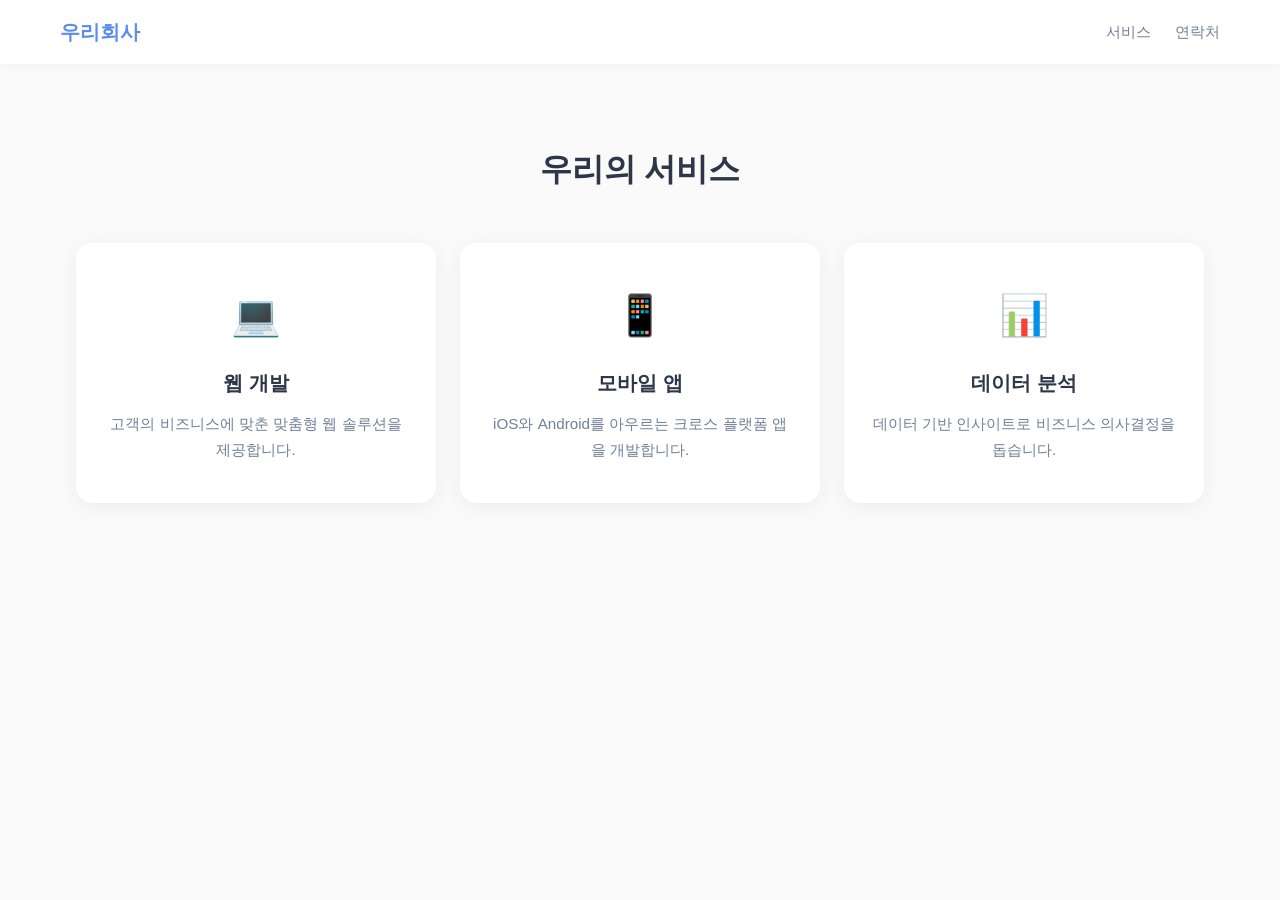
==== index.html @ 753f0be6 "feat: add services section with card layout Co-Authored-By: Claude Opus 4.7 <noreply@anthropic.com>" ====
<!DOCTYPE html>
<html lang="ko">
<head>
  <meta charset="UTF-8">
  <meta name="viewport" content="width=device-width, initial-scale=1.0">
  <meta name="description" content="회사 소개 웹사이트">
  <title>우리 회사</title>
  <link rel="stylesheet" href="style.css">
</head>
<body>
  <!-- 헤더 -->
  <header class="header">
    <div class="container header-inner">
      <a href="/" class="logo">우리회사</a>
      <nav>
        <ul class="nav-list">
          <li><a href="#services" class="nav-link">서비스</a></li>
          <li><a href="#contact" class="nav-link">연락처</a></li>
        </ul>
      </nav>
    </div>
  </header>

  <main>
    <!-- 서비스 소개 -->
    <section id="services" class="section">
      <div class="container">
        <h2 class="section-title">우리의 서비스</h2>
        <div class="services-grid">
          <article class="service-card">
            <div class="service-icon">&#x1F4BB;</div>
            <h3 class="service-name">웹 개발</h3>
            <p class="service-desc">고객의 비즈니스에 맞춘 맞춤형 웹 솔루션을 제공합니다.</p>
          </article>
          <article class="service-card">
            <div class="service-icon">&#x1F4F1;</div>
            <h3 class="service-name">모바일 앱</h3>
            <p class="service-desc">iOS와 Android를 아우르는 크로스 플랫폼 앱을 개발합니다.</p>
          </article>
          <article class="service-card">
            <div class="service-icon">&#x1F4CA;</div>
            <h3 class="service-name">데이터 분석</h3>
            <p class="service-desc">데이터 기반 인사이트로 비즈니스 의사결정을 돕습니다.</p>
          </article>
        </div>
      </div>
    </section>
  </main>

  <!-- 푸터가 여기에 추가됨 -->
</body>
</html>
---- style.css ----
/* CSS 변수 */
:root {
  --color-bg: #FAFAFA;
  --color-card: #FFFFFF;
  --color-primary: #5B8DEF;
  --color-accent: #FF8A80;
  --color-text: #2D3748;
  --color-text-sub: #718096;
  --font-stack: 'Pretendard', -apple-system, 'Segoe UI', sans-serif;
  --radius: 16px;
  --shadow: 0 4px 20px rgba(0, 0, 0, 0.06);
  --max-width: 1200px;
}

/* 리셋 */
*, *::before, *::after {
  margin: 0;
  padding: 0;
  box-sizing: border-box;
}

/* 기본 스타일 */
body {
  font-family: var(--font-stack);
  font-size: 1rem;
  color: var(--color-text);
  background-color: var(--color-bg);
  line-height: 1.6;
}

a {
  text-decoration: none;
  color: inherit;
}

ul {
  list-style: none;
}

img {
  max-width: 100%;
  height: auto;
}

/* 컨테이너 */
.container {
  max-width: var(--max-width);
  margin: 0 auto;
  padding: 0 20px;
}

/* 섹션 공통 */
.section {
  padding: 80px 0;
}

.section-title {
  font-size: 2rem;
  font-weight: 700;
  text-align: center;
  margin-bottom: 48px;
  color: var(--color-text);
}

/* 헤더 */
.header {
  position: sticky;
  top: 0;
  background-color: var(--color-card);
  box-shadow: 0 2px 10px rgba(0, 0, 0, 0.04);
  z-index: 100;
}

.header-inner {
  display: flex;
  align-items: center;
  justify-content: space-between;
  height: 64px;
}

.logo {
  font-size: 1.25rem;
  font-weight: 700;
  color: var(--color-primary);
}

.nav-list {
  display: flex;
  gap: 24px;
}

.nav-link {
  font-size: 0.95rem;
  color: var(--color-text-sub);
  transition: color 0.2s;
}

.nav-link:hover {
  color: var(--color-primary);
}

/* 서비스 섹션 */
.services-grid {
  display: flex;
  gap: 24px;
  justify-content: center;
  flex-wrap: wrap;
}

.service-card {
  background-color: var(--color-card);
  border-radius: var(--radius);
  box-shadow: var(--shadow);
  padding: 40px 28px;
  flex: 1 1 280px;
  max-width: 360px;
  text-align: center;
  transition: transform 0.2s, box-shadow 0.2s;
}

.service-card:hover {
  transform: translateY(-4px);
  box-shadow: 0 8px 30px rgba(0, 0, 0, 0.1);
}

.service-icon {
  font-size: 2.5rem;
  margin-bottom: 20px;
}

.service-name {
  font-size: 1.25rem;
  font-weight: 700;
  margin-bottom: 12px;
  color: var(--color-text);
}

.service-desc {
  font-size: 0.95rem;
  color: var(--color-text-sub);
  line-height: 1.7;
}
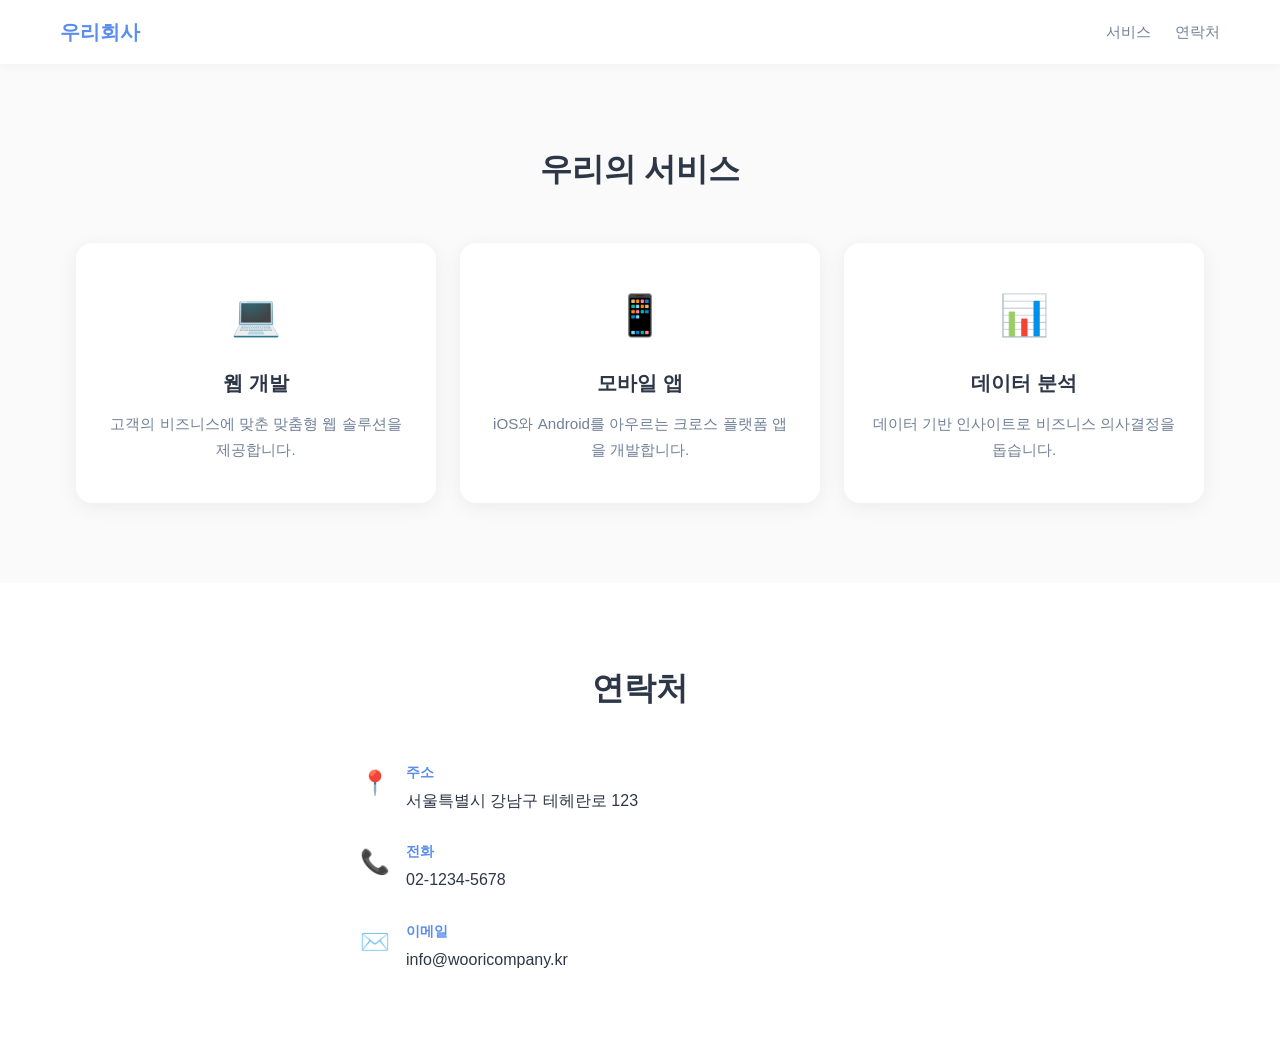
==== commit 07968c70: "feat: add contact section with address, phone, and email Co-Authored-By: Claude Opus 4.7 <noreply@an" ====
--- a/index.html
+++ b/index.html
@@ -45,6 +45,36 @@
         </div>
       </div>
     </section>
+
+    <!-- 연락처 -->
+    <section id="contact" class="section" style="background-color: var(--color-card);">
+      <div class="container">
+        <h2 class="section-title">연락처</h2>
+        <div class="contact-list">
+          <div class="contact-item">
+            <span class="contact-icon">&#x1F4CD;</span>
+            <div>
+              <h3 class="contact-label">주소</h3>
+              <p class="contact-value">서울특별시 강남구 테헤란로 123</p>
+            </div>
+          </div>
+          <div class="contact-item">
+            <span class="contact-icon">&#x1F4DE;</span>
+            <div>
+              <h3 class="contact-label">전화</h3>
+              <p class="contact-value">02-1234-5678</p>
+            </div>
+          </div>
+          <div class="contact-item">
+            <span class="contact-icon">&#x2709;&#xFE0F;</span>
+            <div>
+              <h3 class="contact-label">이메일</h3>
+              <p class="contact-value">info@wooricompany.kr</p>
+            </div>
+          </div>
+        </div>
+      </div>
+    </section>
   </main>
 
   <!-- 푸터가 여기에 추가됨 -->
--- a/style.css
+++ b/style.css
@@ -140,3 +140,36 @@
   color: var(--color-text-sub);
   line-height: 1.7;
 }
+
+/* 연락처 섹션 */
+.contact-list {
+  max-width: 560px;
+  margin: 0 auto;
+  display: flex;
+  flex-direction: column;
+  gap: 28px;
+}
+
+.contact-item {
+  display: flex;
+  align-items: flex-start;
+  gap: 16px;
+}
+
+.contact-icon {
+  font-size: 1.5rem;
+  flex-shrink: 0;
+  margin-top: 2px;
+}
+
+.contact-label {
+  font-size: 0.85rem;
+  font-weight: 700;
+  color: var(--color-primary);
+  margin-bottom: 4px;
+}
+
+.contact-value {
+  font-size: 1rem;
+  color: var(--color-text);
+}
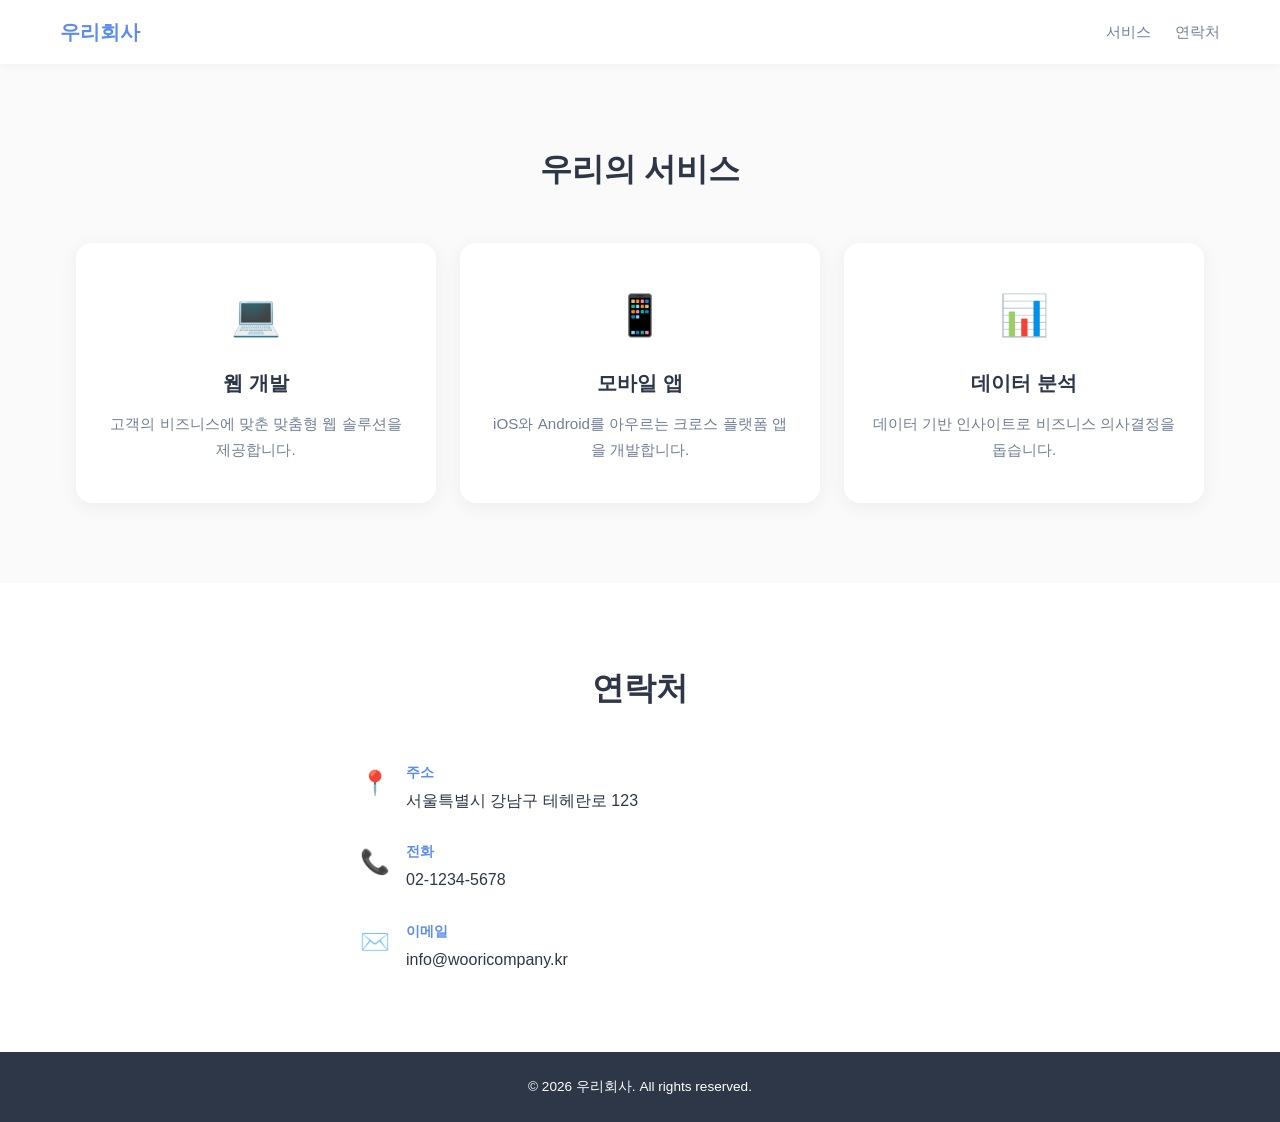
==== commit e0415c44: "feat: add footer with copyright Co-Authored-By: Claude Opus 4.7 <noreply@anthropic.com>" ====
--- a/index.html
+++ b/index.html
@@ -77,6 +77,11 @@
     </section>
   </main>
 
-  <!-- 푸터가 여기에 추가됨 -->
+  <!-- 푸터 -->
+  <footer class="footer">
+    <div class="container footer-inner">
+      <p class="footer-text">&copy; 2026 우리회사. All rights reserved.</p>
+    </div>
+  </footer>
 </body>
 </html>
--- a/style.css
+++ b/style.css
@@ -173,3 +173,18 @@
   font-size: 1rem;
   color: var(--color-text);
 }
+
+/* 푸터 */
+.footer {
+  background-color: var(--color-text);
+  padding: 24px 0;
+}
+
+.footer-inner {
+  text-align: center;
+}
+
+.footer-text {
+  font-size: 0.85rem;
+  color: #FFFFFF;
+}
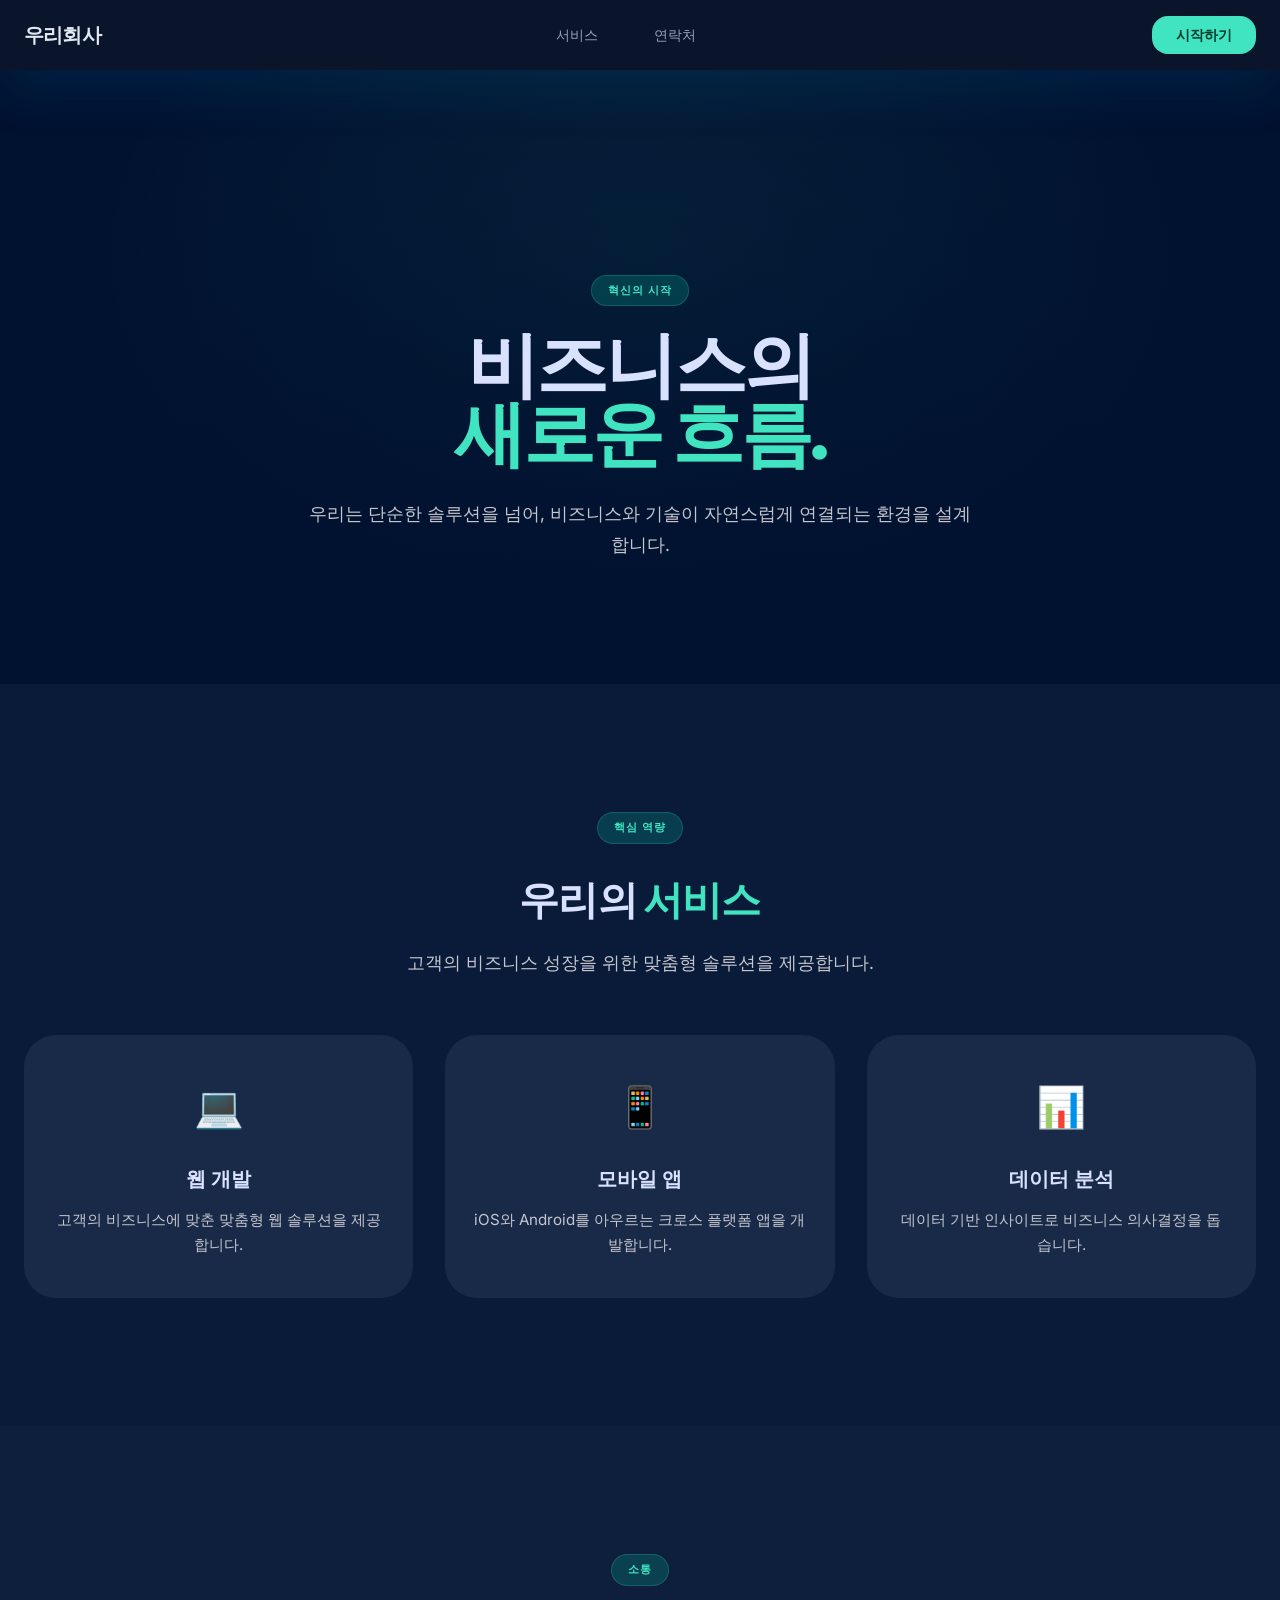
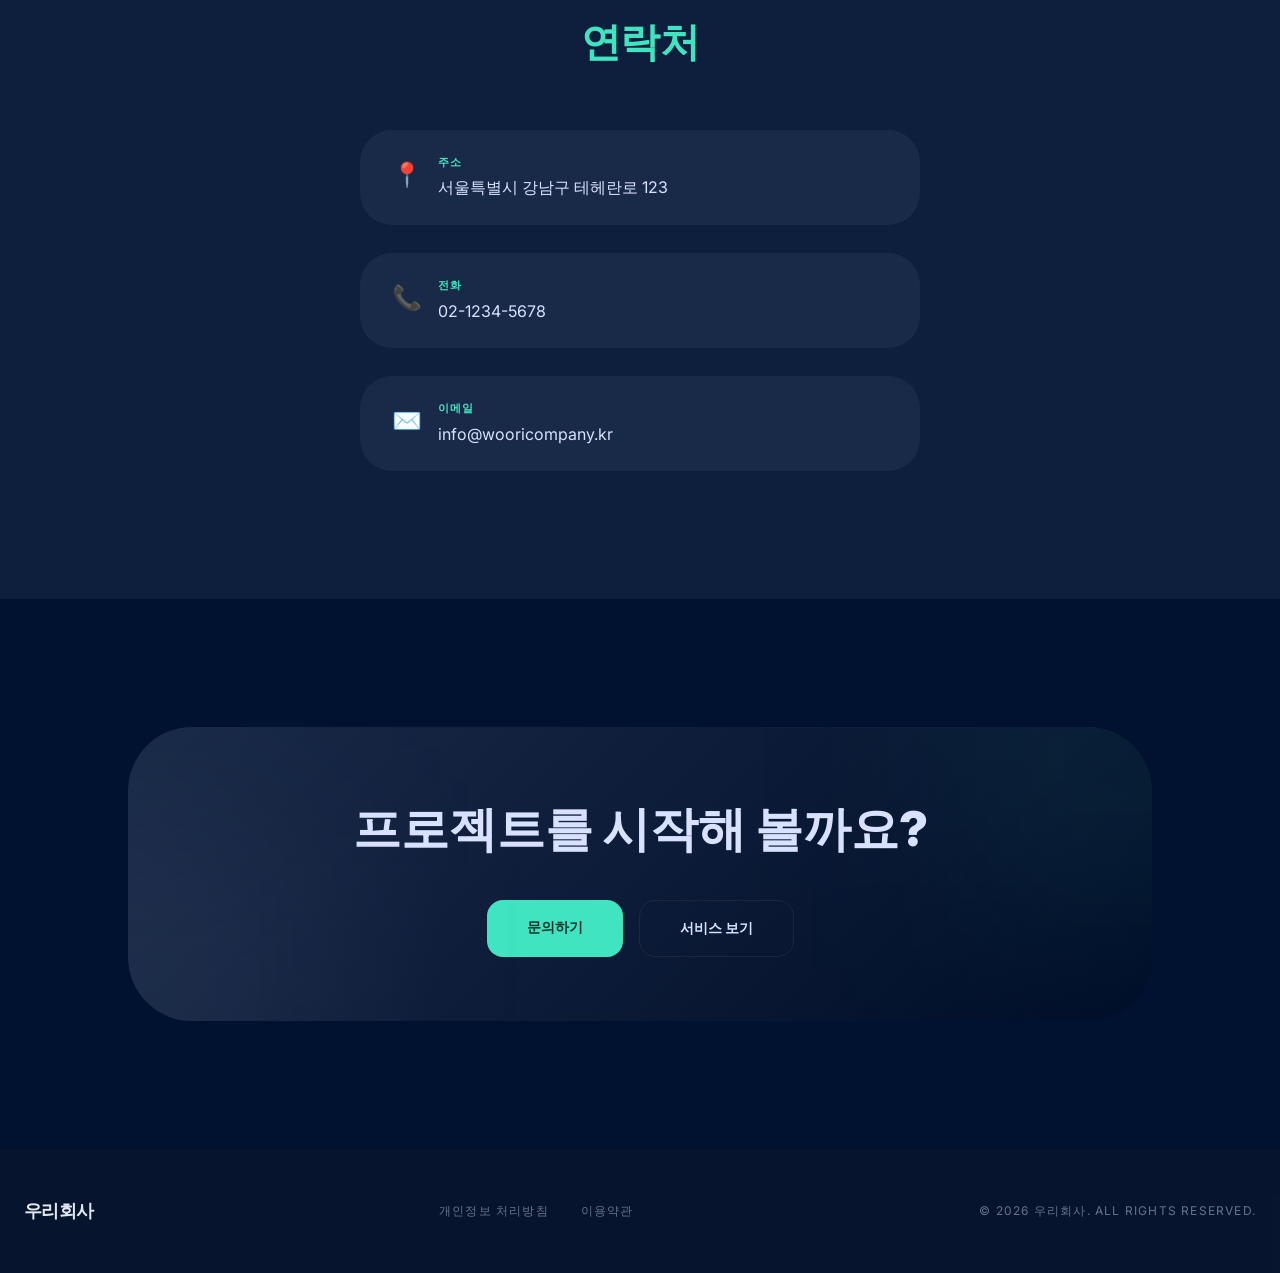
==== commit 68c1f042: "feat: apply Kinetic Ether dark theme design - Dark navy color palette with surface hierarchy - Glass" ====
--- a/index.html
+++ b/index.html
@@ -5,12 +5,15 @@
   <meta name="viewport" content="width=device-width, initial-scale=1.0">
   <meta name="description" content="회사 소개 웹사이트">
   <title>우리 회사</title>
+  <link rel="preconnect" href="https://fonts.googleapis.com">
+  <link rel="preconnect" href="https://fonts.gstatic.com" crossorigin>
+  <link href="https://fonts.googleapis.com/css2?family=Inter:wght@100..900&display=swap" rel="stylesheet">
   <link rel="stylesheet" href="style.css">
 </head>
 <body>
-  <!-- 헤더 -->
+  <!-- Header - Glassmorphism Navbar -->
   <header class="header">
-    <div class="container header-inner">
+    <div class="header-inner">
       <a href="/" class="logo">우리회사</a>
       <nav>
         <ul class="nav-list">
@@ -18,14 +21,35 @@
           <li><a href="#contact" class="nav-link">연락처</a></li>
         </ul>
       </nav>
+      <a href="#contact" class="nav-cta">시작하기</a>
     </div>
   </header>
 
   <main>
-    <!-- 서비스 소개 -->
-    <section id="services" class="section">
+    <!-- Hero Section -->
+    <section class="hero">
+      <div class="hero-bg">
+        <div style="position:absolute;inset:0;background:radial-gradient(ellipse at 50% 30%, rgba(65,228,192,0.08) 0%, transparent 60%);"></div>
+      </div>
+      <div class="hero-content">
+        <span class="label-badge">혁신의 시작</span>
+        <h1 class="hero-title">
+          비즈니스의<br><span style="color:var(--secondary);">새로운 흐름.</span>
+        </h1>
+        <p class="hero-desc">
+          우리는 단순한 솔루션을 넘어, 비즈니스와 기술이 자연스럽게 연결되는 환경을 설계합니다.
+        </p>
+      </div>
+    </section>
+
+    <!-- Services Section -->
+    <section id="services" class="section services-section">
       <div class="container">
-        <h2 class="section-title">우리의 서비스</h2>
+        <div style="text-align:center;margin-bottom:3.5rem;">
+          <span class="label-badge">핵심 역량</span>
+          <h2 class="section-title" style="margin-bottom:1rem;">우리의 <span class="section-title-accent">서비스</span></h2>
+          <p class="section-subtitle" style="margin:0 auto;">고객의 비즈니스 성장을 위한 맞춤형 솔루션을 제공합니다.</p>
+        </div>
         <div class="services-grid">
           <article class="service-card">
             <div class="service-icon">&#x1F4BB;</div>
@@ -46,10 +70,13 @@
       </div>
     </section>
 
-    <!-- 연락처 -->
-    <section id="contact" class="section" style="background-color: var(--color-card);">
+    <!-- Contact Section -->
+    <section id="contact" class="section contact-section">
       <div class="container">
-        <h2 class="section-title">연락처</h2>
+        <div style="text-align:center;margin-bottom:3.5rem;">
+          <span class="label-badge">소통</span>
+          <h2 class="section-title" style="margin-bottom:1rem;"><span class="section-title-accent">연락처</span></h2>
+        </div>
         <div class="contact-list">
           <div class="contact-item">
             <span class="contact-icon">&#x1F4CD;</span>
@@ -75,12 +102,28 @@
         </div>
       </div>
     </section>
+
+    <!-- CTA Section -->
+    <section class="cta-section">
+      <div class="cta-box">
+        <h2 class="cta-title">프로젝트를 시작해 볼까요?</h2>
+        <div class="cta-buttons">
+          <a href="#contact" class="btn-primary">문의하기</a>
+          <a href="#services" class="btn-ghost">서비스 보기</a>
+        </div>
+      </div>
+    </section>
   </main>
 
-  <!-- 푸터 -->
+  <!-- Footer -->
   <footer class="footer">
     <div class="container footer-inner">
-      <p class="footer-text">&copy; 2026 우리회사. All rights reserved.</p>
+      <div class="footer-logo">우리회사</div>
+      <div class="footer-links">
+        <a href="#" class="footer-link">개인정보 처리방침</a>
+        <a href="#" class="footer-link">이용약관</a>
+      </div>
+      <div class="footer-copy">&copy; 2026 우리회사. All rights reserved.</div>
     </div>
   </footer>
 </body>
--- a/style.css
+++ b/style.css
@@ -1,31 +1,64 @@
-/* CSS 변수 */
+/* ========================================
+   Kinetic Ether Design System
+   ======================================== */
+
 :root {
-  --color-bg: #FAFAFA;
-  --color-card: #FFFFFF;
-  --color-primary: #5B8DEF;
-  --color-accent: #FF8A80;
-  --color-text: #2D3748;
-  --color-text-sub: #718096;
-  --font-stack: 'Pretendard', -apple-system, 'Segoe UI', sans-serif;
-  --radius: 16px;
-  --shadow: 0 4px 20px rgba(0, 0, 0, 0.06);
-  --max-width: 1200px;
-}
-
-/* 리셋 */
+  /* Surface hierarchy */
+  --surface-container-lowest: #000d27;
+  --surface-dim: #011230;
+  --background: #011230;
+  --surface: #011230;
+  --surface-container-low: #091b39;
+  --surface-container: #0e1f3d;
+  --surface-container-high: #192a48;
+  --surface-container-highest: #253453;
+  --surface-variant: #253453;
+  --surface-bright: #293958;
+
+  /* Primary */
+  --primary: #b9c7e4;
+  --primary-container: #0a192f;
+  --on-primary: #233148;
+  --on-primary-container: #74829d;
+
+  /* Secondary (accent) */
+  --secondary: #41e4c0;
+  --secondary-container: #00c7a5;
+  --on-secondary: #00382d;
+  --on-secondary-container: #004d3f;
+
+  /* Text */
+  --on-surface: #d8e2ff;
+  --on-surface-variant: #c5c6cd;
+  --on-background: #d8e2ff;
+
+  /* Utility */
+  --outline-variant: #44474d;
+  --inverse-surface: #d8e2ff;
+
+  /* Design tokens */
+  --font-stack: 'Inter', -apple-system, 'Segoe UI', sans-serif;
+  --radius: 0.5rem;
+  --radius-lg: 1rem;
+  --radius-xl: 2rem;
+  --shadow-ambient: 0 20px 50px rgba(8, 112, 184, 0.15);
+  --max-width: 1280px;
+}
+
+/* Reset */
 *, *::before, *::after {
   margin: 0;
   padding: 0;
   box-sizing: border-box;
 }
 
-/* 기본 스타일 */
 body {
   font-family: var(--font-stack);
   font-size: 1rem;
-  color: var(--color-text);
-  background-color: var(--color-bg);
+  color: var(--on-surface);
+  background-color: var(--background);
   line-height: 1.6;
+  -webkit-font-smoothing: antialiased;
 }
 
 a {
@@ -42,149 +75,448 @@
   height: auto;
 }
 
-/* 컨테이너 */
+/* Container */
 .container {
   max-width: var(--max-width);
   margin: 0 auto;
-  padding: 0 20px;
-}
-
-/* 섹션 공통 */
+  padding: 0 1.5rem;
+}
+
+/* Section */
 .section {
-  padding: 80px 0;
+  padding: 8rem 0;
 }
 
 .section-title {
-  font-size: 2rem;
+  font-size: 2.5rem;
+  font-weight: 900;
+  letter-spacing: -0.02em;
+  margin-bottom: 3rem;
+  color: var(--on-surface);
+}
+
+.section-title-accent {
+  color: var(--secondary);
+}
+
+.section-subtitle {
+  font-size: 1.125rem;
+  color: var(--on-surface-variant);
+  max-width: 40rem;
+  line-height: 1.7;
+}
+
+/* Label badge */
+.label-badge {
+  display: inline-block;
+  padding: 0.375rem 1rem;
+  font-size: 0.6875rem;
   font-weight: 700;
-  text-align: center;
-  margin-bottom: 48px;
-  color: var(--color-text);
-}
-
-/* 헤더 */
+  letter-spacing: 0.1em;
+  text-transform: uppercase;
+  background-color: rgba(0, 199, 165, 0.2);
+  color: var(--secondary);
+  border: 1px solid rgba(65, 228, 192, 0.2);
+  border-radius: 9999px;
+  margin-bottom: 1.5rem;
+}
+
+/* ========================================
+   Header - Glassmorphism Navbar
+   ======================================== */
 .header {
   position: sticky;
   top: 0;
-  background-color: var(--color-card);
-  box-shadow: 0 2px 10px rgba(0, 0, 0, 0.04);
+  width: 100%;
   z-index: 100;
+  background-color: rgba(15, 23, 42, 0.7);
+  backdrop-filter: blur(24px);
+  -webkit-backdrop-filter: blur(24px);
+  box-shadow: var(--shadow-ambient);
 }
 
 .header-inner {
   display: flex;
   align-items: center;
   justify-content: space-between;
-  height: 64px;
+  padding: 1rem 1.5rem;
+  max-width: var(--max-width);
+  margin: 0 auto;
 }
 
 .logo {
   font-size: 1.25rem;
+  font-weight: 900;
+  letter-spacing: -0.04em;
+  color: #e2e8f0;
+  text-transform: uppercase;
+}
+
+.nav-list {
+  display: flex;
+  align-items: center;
+  gap: 2rem;
+}
+
+.nav-link {
+  font-size: 0.875rem;
+  font-weight: 500;
+  color: #94a3b8;
+  padding: 0.25rem 0.75rem;
+  border-radius: var(--radius-lg);
+  transition: color 0.2s, background-color 0.2s;
+}
+
+.nav-link:hover {
+  color: #e2e8f0;
+  background-color: rgba(30, 41, 59, 0.5);
+}
+
+.nav-link--active {
+  color: #22d3ee;
+  border-bottom: 2px solid #22d3ee;
+  padding-bottom: 0.25rem;
+}
+
+.nav-cta {
+  background-color: var(--secondary);
+  color: var(--on-secondary);
+  padding: 0.5rem 1.5rem;
+  border-radius: var(--radius-lg);
   font-weight: 700;
-  color: var(--color-primary);
-}
-
-.nav-list {
-  display: flex;
-  gap: 24px;
-}
-
-.nav-link {
-  font-size: 0.95rem;
-  color: var(--color-text-sub);
-  transition: color 0.2s;
-}
-
-.nav-link:hover {
-  color: var(--color-primary);
-}
-
-/* 서비스 섹션 */
+  font-size: 0.875rem;
+  border: none;
+  cursor: pointer;
+  transition: opacity 0.2s;
+}
+
+.nav-cta:hover {
+  opacity: 0.9;
+}
+
+/* ========================================
+   Hero Section
+   ======================================== */
+.hero {
+  position: relative;
+  min-height: 614px;
+  display: flex;
+  align-items: center;
+  justify-content: center;
+  overflow: hidden;
+  padding-top: 5rem;
+}
+
+.hero-bg {
+  position: absolute;
+  inset: 0;
+  z-index: 0;
+}
+
+.hero-bg::after {
+  content: '';
+  position: absolute;
+  inset: 0;
+  background: linear-gradient(to bottom, transparent, var(--background));
+}
+
+.hero-content {
+  position: relative;
+  z-index: 1;
+  max-width: 64rem;
+  margin: 0 auto;
+  padding: 0 1.5rem;
+  text-align: center;
+}
+
+.hero-title {
+  font-size: clamp(3rem, 8vw, 4.5rem);
+  font-weight: 900;
+  letter-spacing: -0.04em;
+  line-height: 0.95;
+  margin-bottom: 2rem;
+}
+
+.hero-desc {
+  max-width: 42rem;
+  margin: 0 auto;
+  font-size: 1.125rem;
+  color: var(--on-surface-variant);
+  line-height: 1.7;
+}
+
+/* ========================================
+   Services Section - Surface Hierarchy
+   ======================================== */
+.services-section {
+  background-color: var(--surface-container-low);
+}
+
 .services-grid {
-  display: flex;
-  gap: 24px;
-  justify-content: center;
-  flex-wrap: wrap;
+  display: grid;
+  grid-template-columns: repeat(auto-fit, minmax(280px, 1fr));
+  gap: 2rem;
 }
 
 .service-card {
-  background-color: var(--color-card);
-  border-radius: var(--radius);
-  box-shadow: var(--shadow);
-  padding: 40px 28px;
-  flex: 1 1 280px;
-  max-width: 360px;
+  background-color: var(--surface-container-high);
+  border-radius: var(--radius-xl);
+  padding: 2.5rem 1.75rem;
   text-align: center;
-  transition: transform 0.2s, box-shadow 0.2s;
+  transition: background-color 0.3s;
 }
 
 .service-card:hover {
-  transform: translateY(-4px);
-  box-shadow: 0 8px 30px rgba(0, 0, 0, 0.1);
+  background-color: var(--surface-container-highest);
 }
 
 .service-icon {
   font-size: 2.5rem;
-  margin-bottom: 20px;
+  margin-bottom: 1.5rem;
 }
 
 .service-name {
   font-size: 1.25rem;
   font-weight: 700;
-  margin-bottom: 12px;
-  color: var(--color-text);
+  margin-bottom: 0.75rem;
+  color: var(--on-surface);
 }
 
 .service-desc {
   font-size: 0.95rem;
-  color: var(--color-text-sub);
+  color: var(--on-surface-variant);
   line-height: 1.7;
 }
 
-/* 연락처 섹션 */
+/* ========================================
+   Contact Section
+   ======================================== */
+.contact-section {
+  background-color: var(--surface-container);
+}
+
 .contact-list {
-  max-width: 560px;
+  max-width: 35rem;
   margin: 0 auto;
   display: flex;
   flex-direction: column;
-  gap: 28px;
+  gap: 1.75rem;
 }
 
 .contact-item {
   display: flex;
   align-items: flex-start;
-  gap: 16px;
+  gap: 1rem;
+  background-color: var(--surface-container-high);
+  border-radius: var(--radius-xl);
+  padding: 1.5rem 2rem;
 }
 
 .contact-icon {
   font-size: 1.5rem;
   flex-shrink: 0;
-  margin-top: 2px;
+  margin-top: 0.125rem;
 }
 
 .contact-label {
-  font-size: 0.85rem;
+  font-size: 0.6875rem;
   font-weight: 700;
-  color: var(--color-primary);
-  margin-bottom: 4px;
+  letter-spacing: 0.1em;
+  text-transform: uppercase;
+  color: var(--secondary);
+  margin-bottom: 0.25rem;
 }
 
 .contact-value {
   font-size: 1rem;
-  color: var(--color-text);
-}
-
-/* 푸터 */
+  color: var(--on-surface);
+}
+
+/* ========================================
+   CTA Section
+   ======================================== */
+.cta-section {
+  padding: 8rem 1.5rem;
+}
+
+.cta-box {
+  max-width: 64rem;
+  margin: 0 auto;
+  padding: 4rem;
+  border-radius: 4rem;
+  background: linear-gradient(135deg, var(--surface-container-high), var(--surface-container-lowest));
+  position: relative;
+  overflow: hidden;
+  text-align: center;
+}
+
+.cta-box::before {
+  content: '';
+  position: absolute;
+  top: -6rem;
+  right: -6rem;
+  width: 16rem;
+  height: 16rem;
+  background-color: rgba(65, 228, 192, 0.1);
+  filter: blur(120px);
+}
+
+.cta-box::after {
+  content: '';
+  position: absolute;
+  bottom: -6rem;
+  left: -6rem;
+  width: 16rem;
+  height: 16rem;
+  background-color: rgba(185, 199, 228, 0.1);
+  filter: blur(120px);
+}
+
+.cta-title {
+  font-size: clamp(2rem, 4vw, 3rem);
+  font-weight: 900;
+  margin-bottom: 2rem;
+  position: relative;
+}
+
+.cta-buttons {
+  display: flex;
+  gap: 1rem;
+  justify-content: center;
+  flex-wrap: wrap;
+  position: relative;
+}
+
+.btn-primary {
+  background-color: var(--secondary);
+  color: var(--on-secondary);
+  padding: 1rem 2.5rem;
+  border-radius: var(--radius-lg);
+  font-weight: 700;
+  font-size: 0.875rem;
+  border: none;
+  cursor: pointer;
+  transition: opacity 0.2s;
+}
+
+.btn-primary:hover {
+  opacity: 0.9;
+}
+
+.btn-ghost {
+  background-color: transparent;
+  color: var(--on-surface);
+  padding: 1rem 2.5rem;
+  border-radius: var(--radius-lg);
+  font-weight: 700;
+  font-size: 0.875rem;
+  border: 1px solid rgba(68, 71, 77, 0.3);
+  cursor: pointer;
+  transition: background-color 0.2s;
+}
+
+.btn-ghost:hover {
+  background-color: var(--surface-variant);
+}
+
+/* ========================================
+   Footer
+   ======================================== */
 .footer {
-  background-color: var(--color-text);
-  padding: 24px 0;
+  background-color: rgba(15, 23, 42, 0.5);
+  padding: 3rem 0;
 }
 
 .footer-inner {
+  display: flex;
+  flex-direction: column;
+  gap: 2rem;
+  align-items: center;
+}
+
+.footer-logo {
+  font-size: 1.125rem;
+  font-weight: 900;
+  color: #e2e8f0;
+  text-transform: uppercase;
+  letter-spacing: -0.04em;
+}
+
+.footer-links {
+  display: flex;
+  flex-wrap: wrap;
+  justify-content: center;
+  gap: 2rem;
+}
+
+.footer-link {
+  font-size: 0.75rem;
+  text-transform: uppercase;
+  letter-spacing: 0.1em;
+  color: #64748b;
+  transition: color 0.2s;
+}
+
+.footer-link:hover {
+  color: #22d3ee;
+}
+
+.footer-copy {
+  font-size: 0.75rem;
+  text-transform: uppercase;
+  letter-spacing: 0.1em;
+  color: #64748b;
   text-align: center;
 }
 
-.footer-text {
-  font-size: 0.85rem;
-  color: #FFFFFF;
-}
+/* ========================================
+   Responsive
+   ======================================== */
+@media (max-width: 768px) {
+  .header-inner {
+    padding: 0.75rem 1rem;
+  }
+
+  .nav-list {
+    gap: 1rem;
+  }
+
+  .section {
+    padding: 4rem 0;
+  }
+
+  .section-title {
+    font-size: 1.75rem;
+    margin-bottom: 2rem;
+  }
+
+  .hero {
+    min-height: 480px;
+    padding-top: 3rem;
+  }
+
+  .hero-desc {
+    font-size: 1rem;
+  }
+
+  .services-grid {
+    grid-template-columns: 1fr;
+  }
+
+  .cta-box {
+    padding: 2.5rem 1.5rem;
+    border-radius: 2rem;
+  }
+
+  .footer-inner {
+    text-align: center;
+  }
+}
+
+@media (min-width: 769px) {
+  .footer-inner {
+    flex-direction: row;
+    justify-content: space-between;
+    align-items: center;
+  }
+}
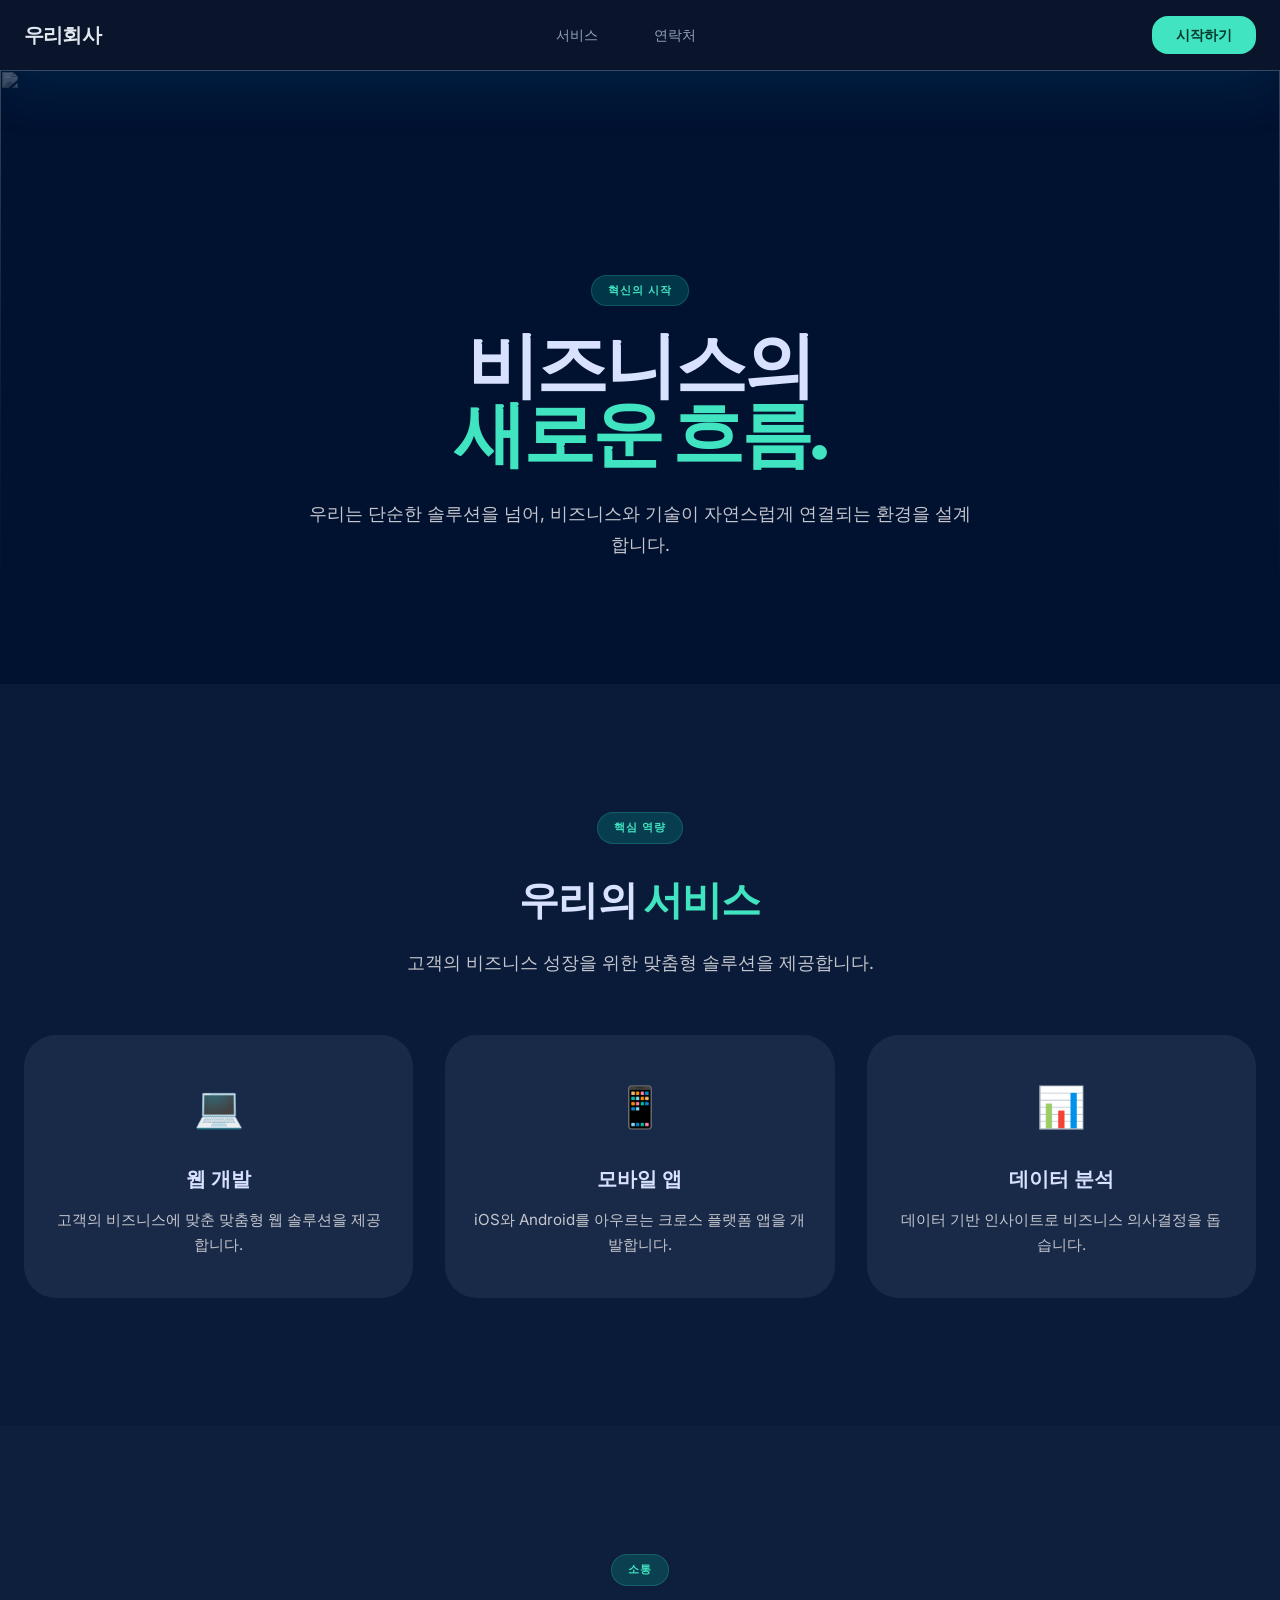
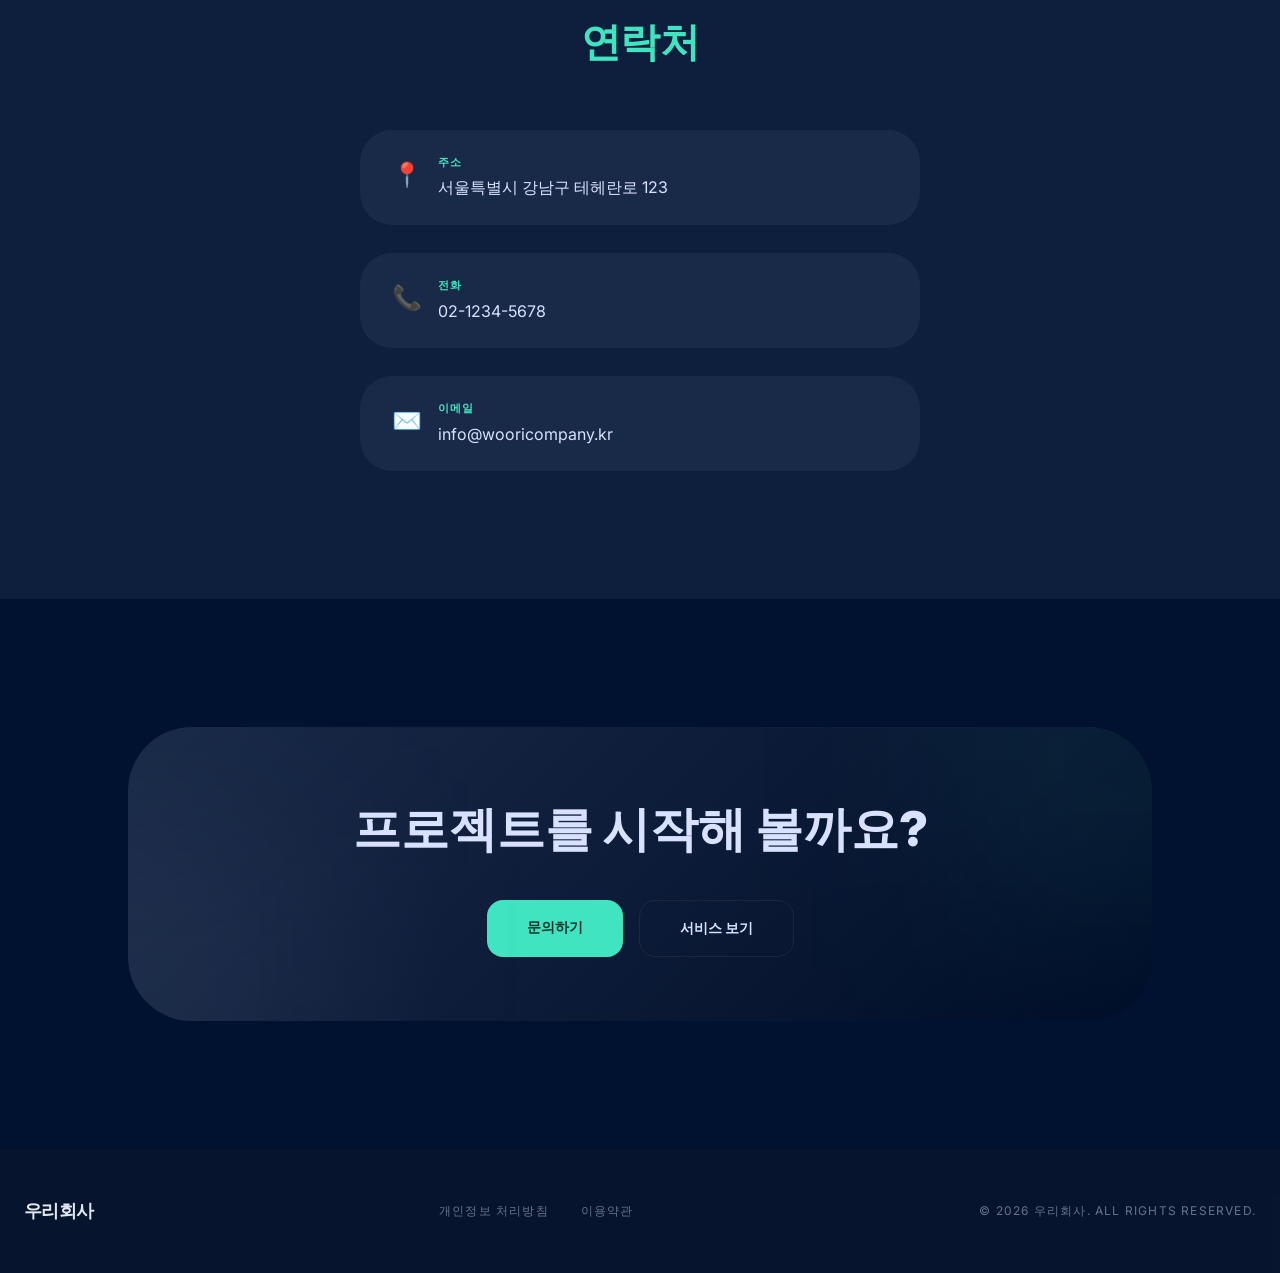
==== commit fe4821ce: "feat: add hero background image Co-Authored-By: Claude Opus 4.7 <noreply@anthropic.com>" ====
--- a/index.html
+++ b/index.html
@@ -4,7 +4,7 @@
   <meta charset="UTF-8">
   <meta name="viewport" content="width=device-width, initial-scale=1.0">
   <meta name="description" content="회사 소개 웹사이트">
-  <title>우리 회사</title>
+  <title>코오롱 환경서비스</title>
   <link rel="preconnect" href="https://fonts.googleapis.com">
   <link rel="preconnect" href="https://fonts.gstatic.com" crossorigin>
   <link href="https://fonts.googleapis.com/css2?family=Inter:wght@100..900&display=swap" rel="stylesheet">
@@ -29,7 +29,8 @@
     <!-- Hero Section -->
     <section class="hero">
       <div class="hero-bg">
-        <div style="position:absolute;inset:0;background:radial-gradient(ellipse at 50% 30%, rgba(65,228,192,0.08) 0%, transparent 60%);"></div>
+        <img src="docs/design/20220901580156.jpg" alt="" style="width:100%;height:100%;object-fit:cover;opacity:0.3;filter:grayscale(100%);">
+        <div style="position:absolute;inset:0;background:linear-gradient(to bottom, transparent, var(--background));"></div>
       </div>
       <div class="hero-content">
         <span class="label-badge">혁신의 시작</span>
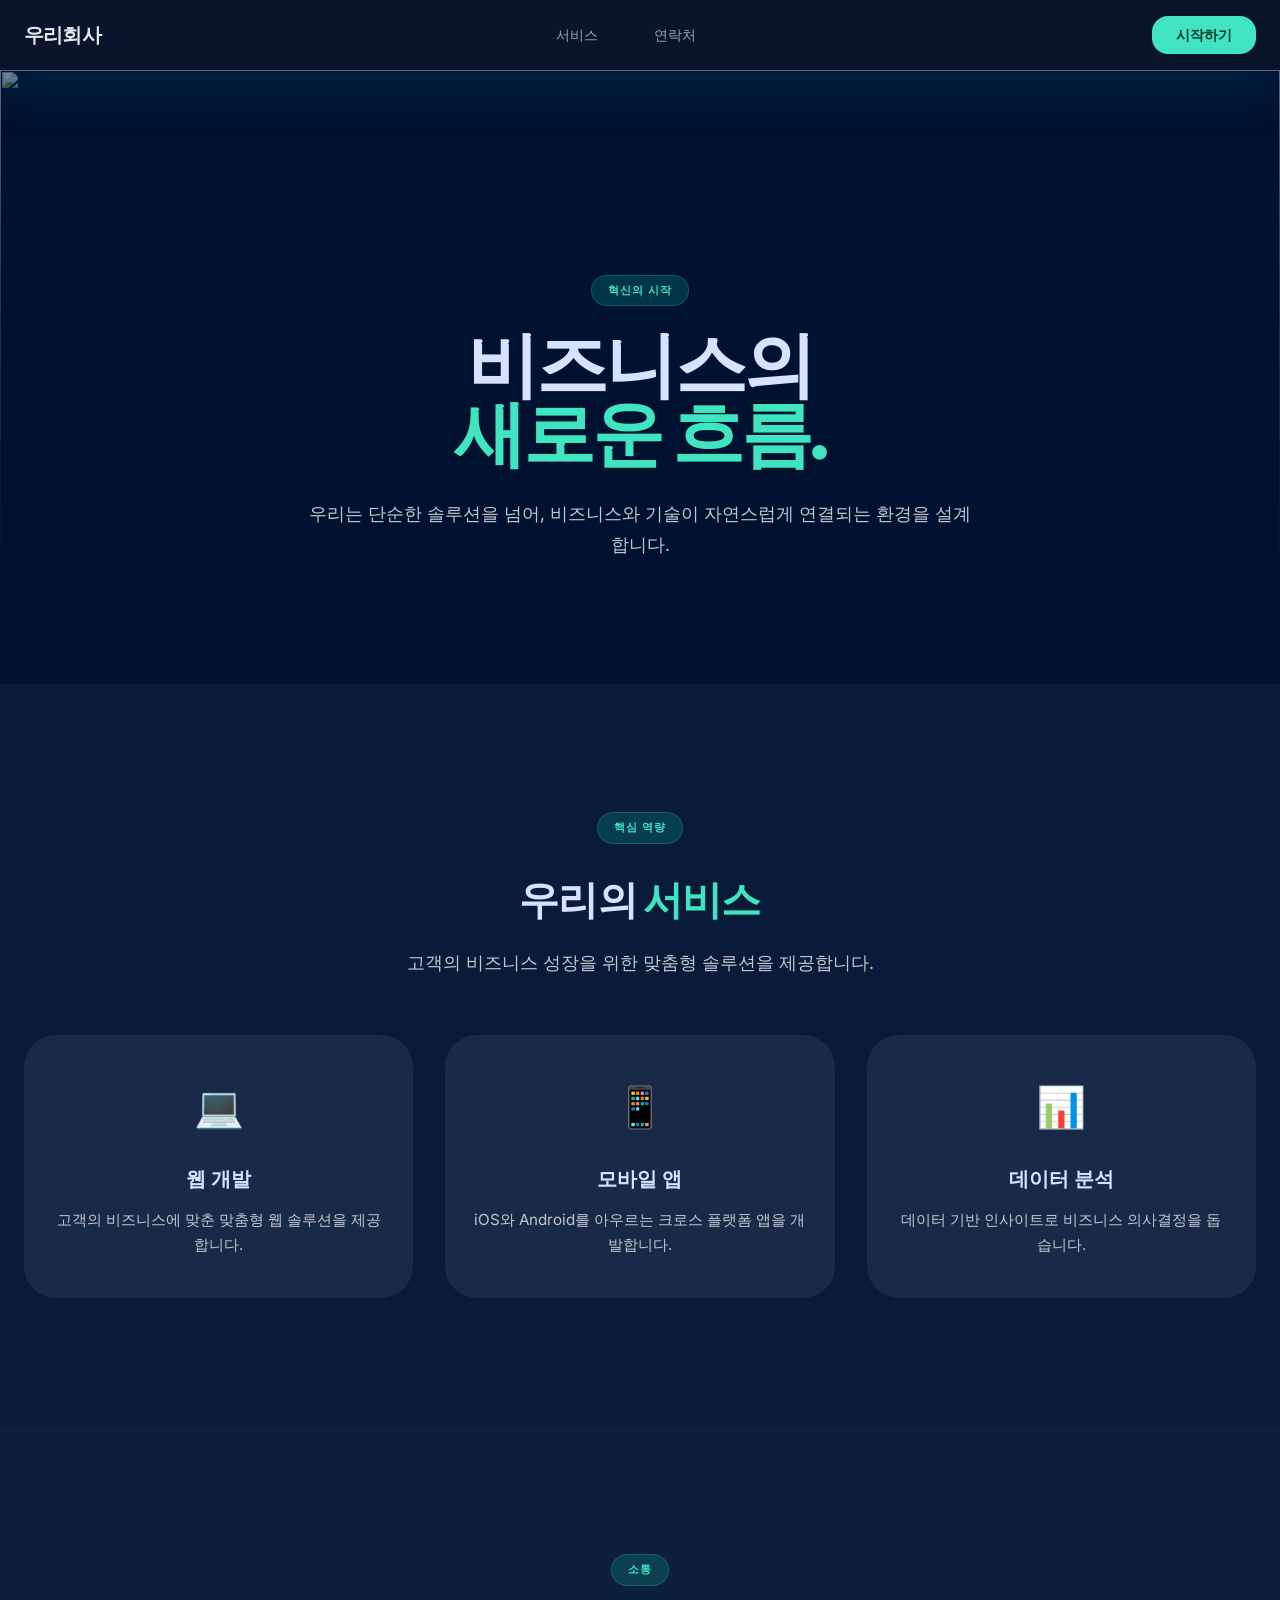
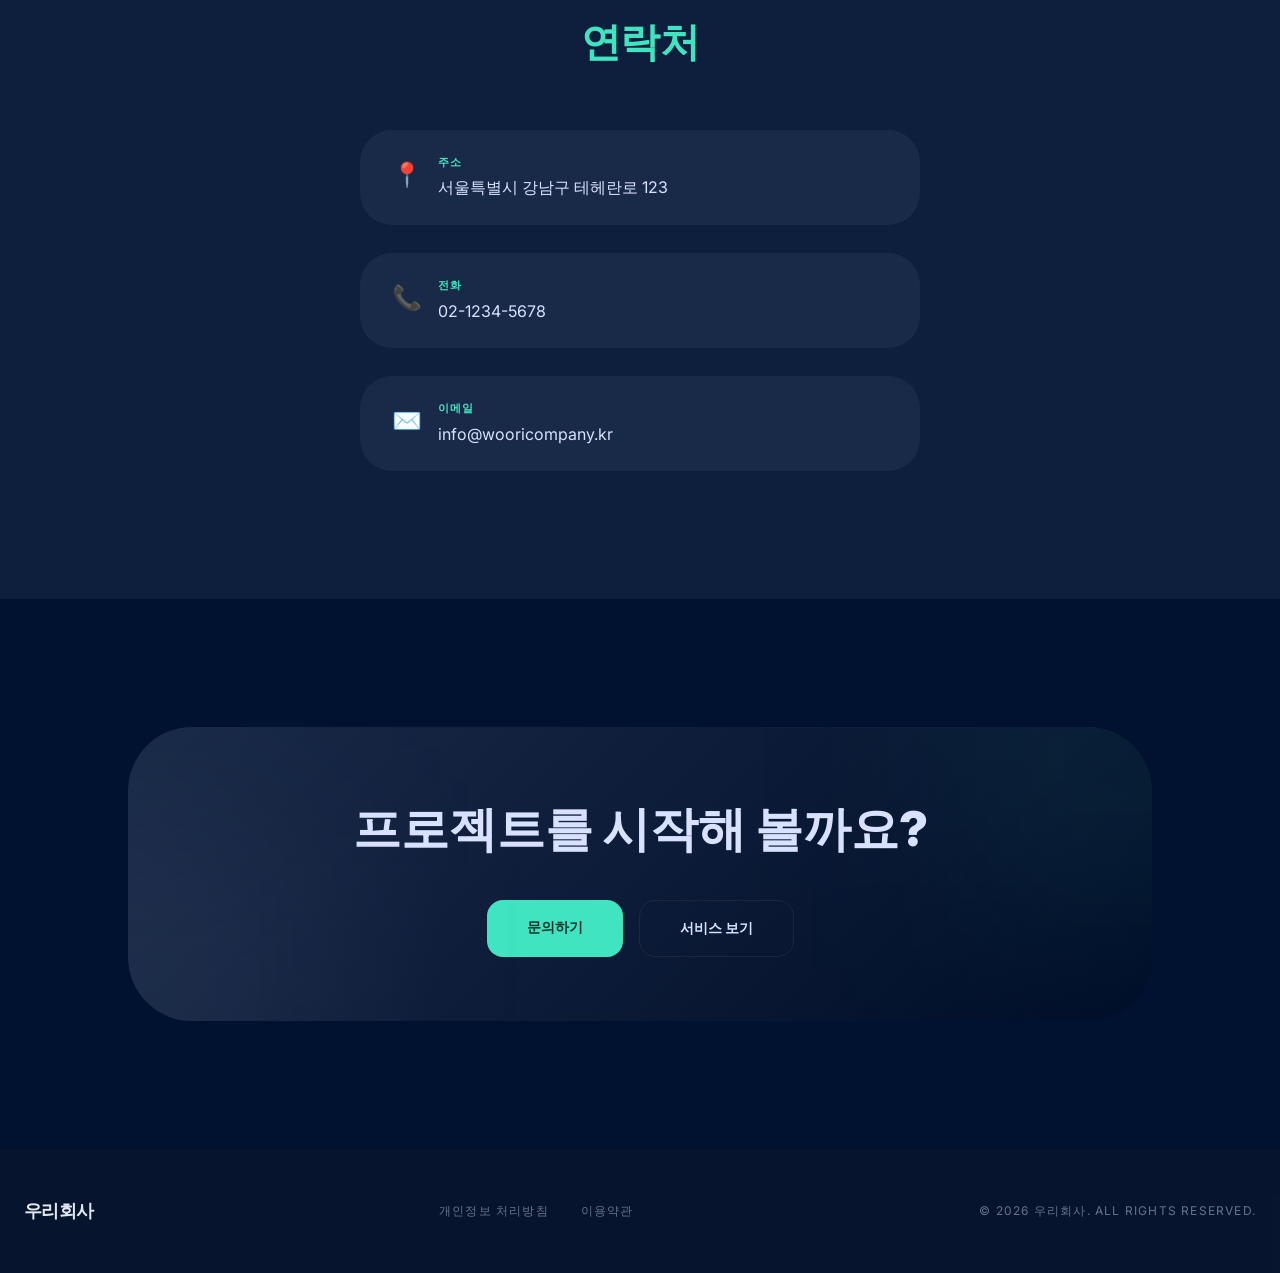
==== commit 0adf10fa: "feat: update hero image to color with 50% opacity Co-Authored-By: Claude Opus 4.7 <noreply@anthropic" ====
--- a/index.html
+++ b/index.html
@@ -29,7 +29,7 @@
     <!-- Hero Section -->
     <section class="hero">
       <div class="hero-bg">
-        <img src="docs/design/20220901580156.jpg" alt="" style="width:100%;height:100%;object-fit:cover;opacity:0.3;filter:grayscale(100%);">
+        <img src="docs/design/20220901580156.jpg" alt="" style="width:100%;height:100%;object-fit:cover;opacity:0.5;">
         <div style="position:absolute;inset:0;background:linear-gradient(to bottom, transparent, var(--background));"></div>
       </div>
       <div class="hero-content">
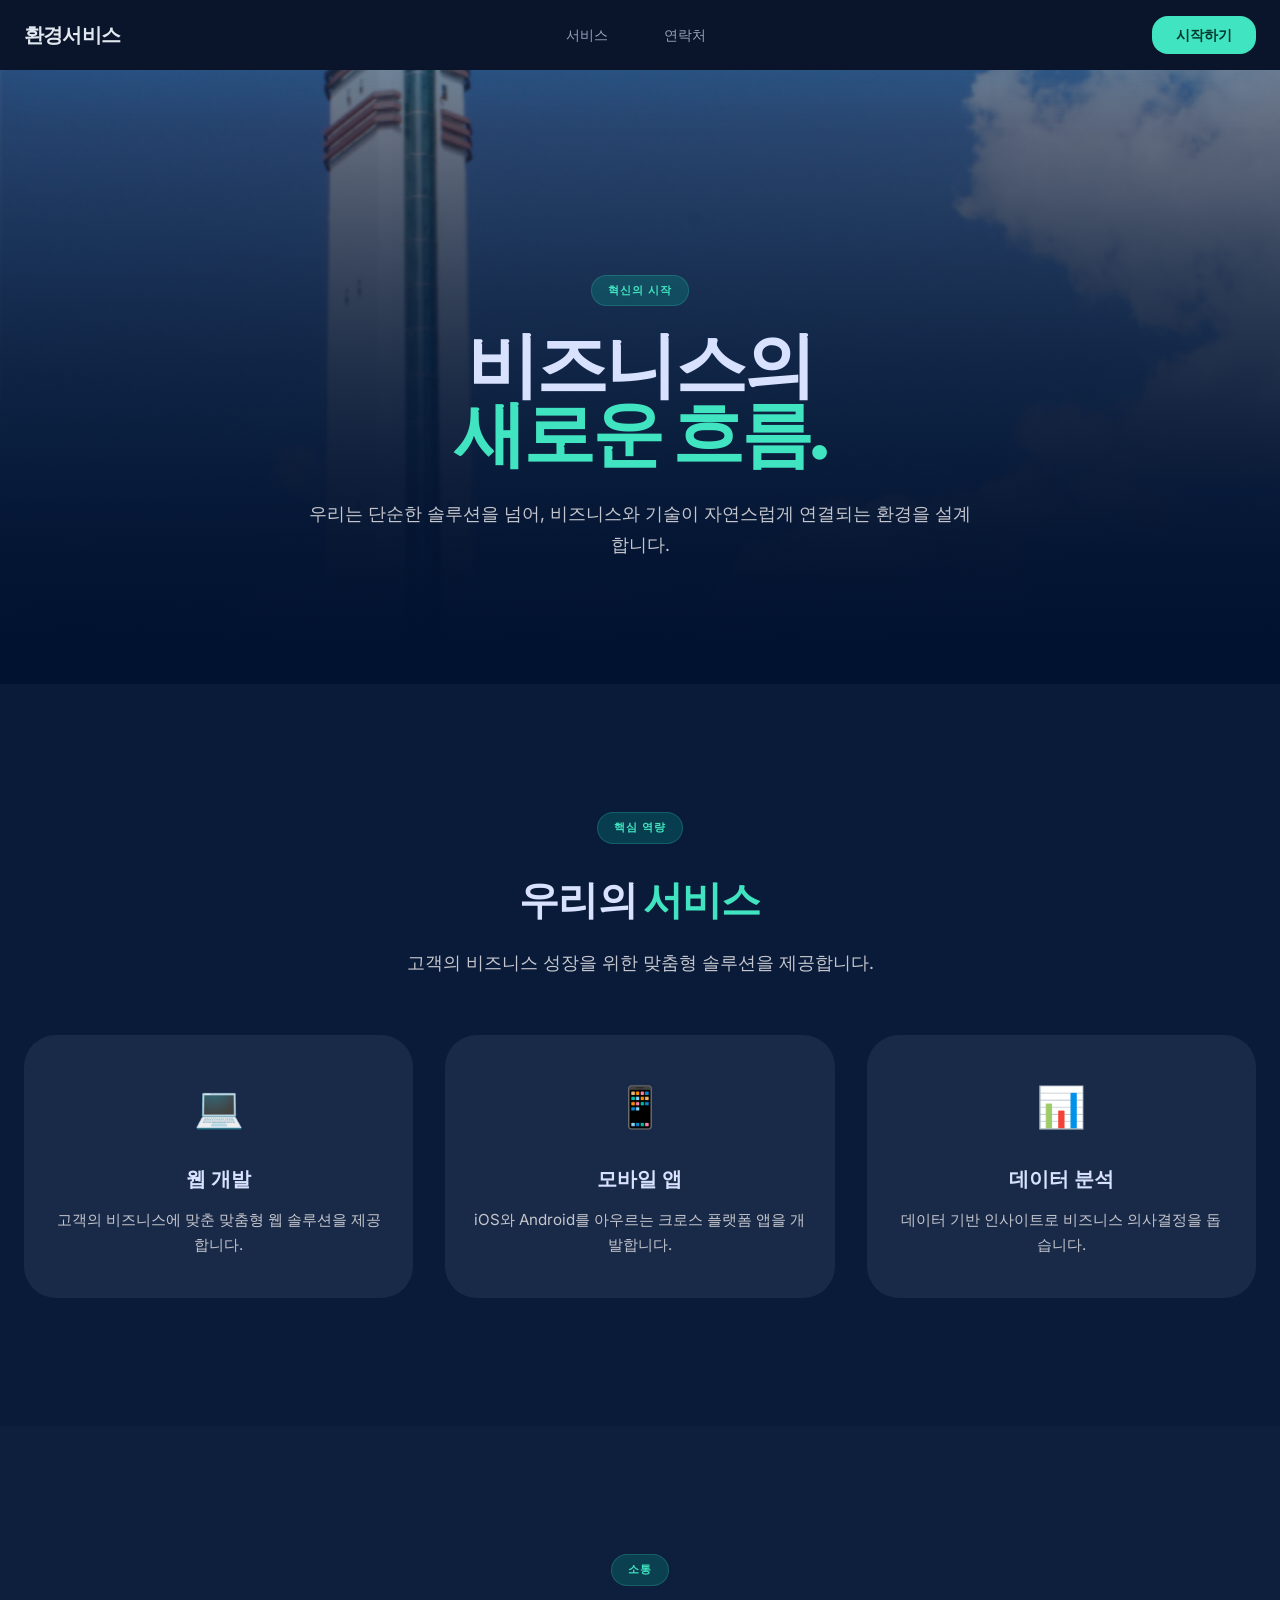
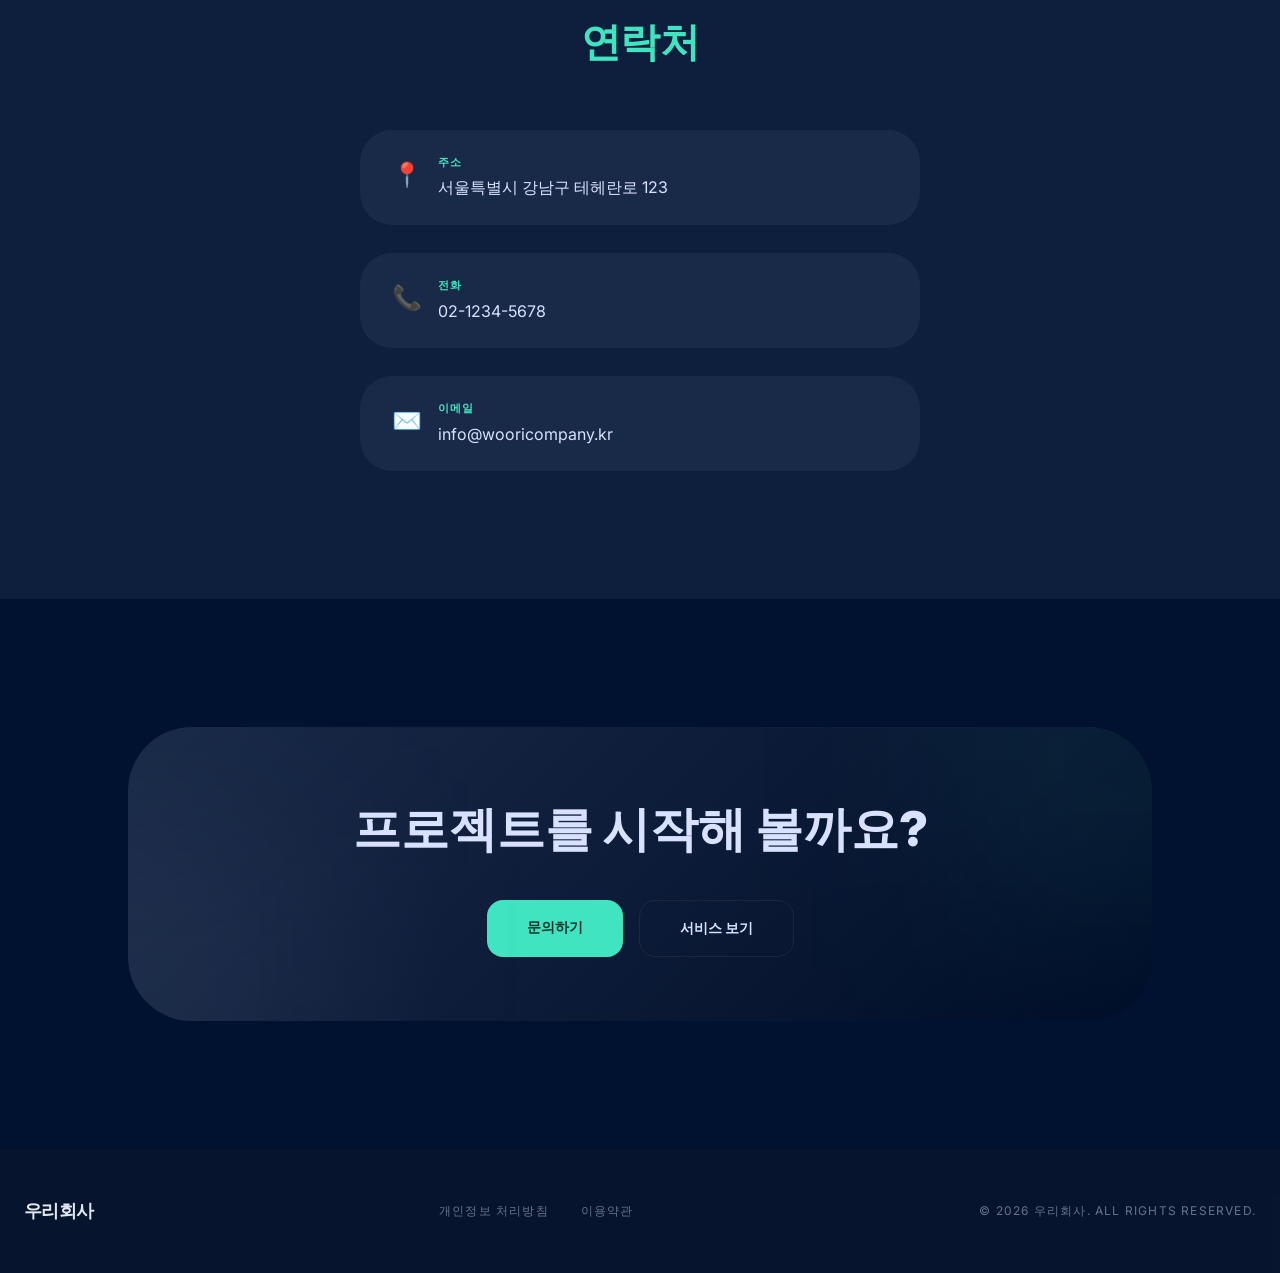
==== commit 287dc68b: "chore: update logo text to 환경서비스 Co-Authored-By: Claude Opus 4.7 <noreply@anthropic.com>" ====
--- a/index.html
+++ b/index.html
@@ -14,7 +14,7 @@
   <!-- Header - Glassmorphism Navbar -->
   <header class="header">
     <div class="header-inner">
-      <a href="/" class="logo">우리회사</a>
+      <a href="/" class="logo">환경서비스</a>
       <nav>
         <ul class="nav-list">
           <li><a href="#services" class="nav-link">서비스</a></li>
